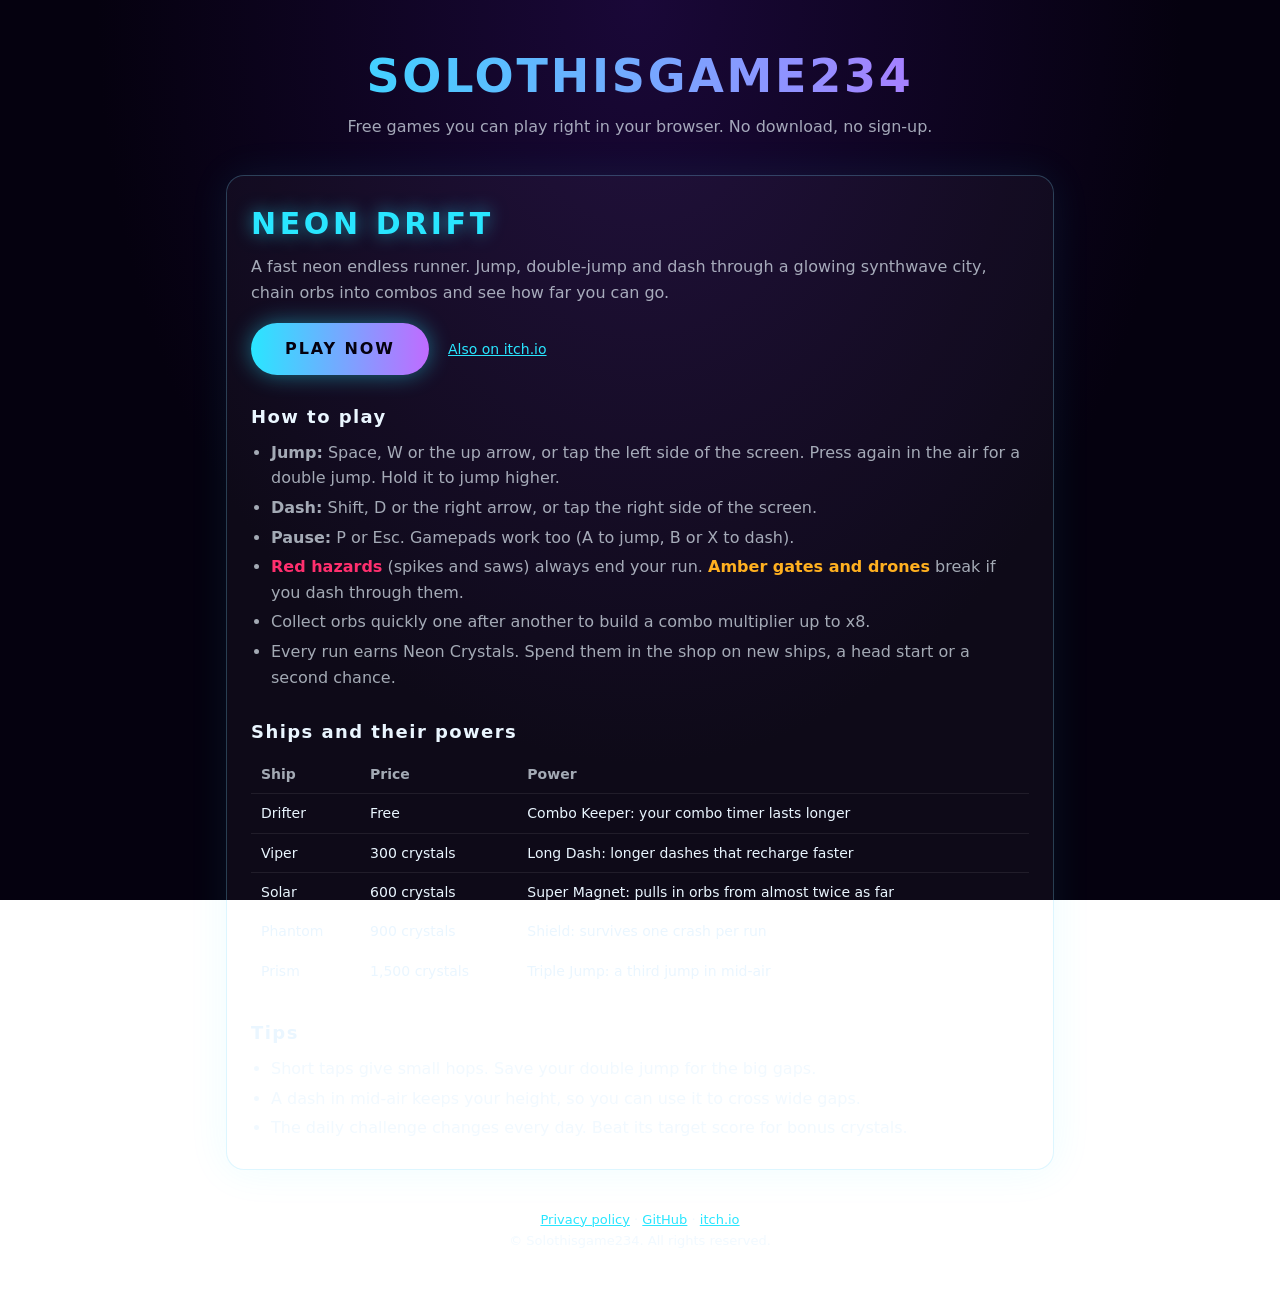
==== index.html @ 37c04d3b "Home page, privacy policy and ads.txt" ====
<!DOCTYPE html>
<html lang="en">
<head>
<meta charset="utf-8">
<meta name="viewport" content="width=device-width,initial-scale=1">
<meta name="description" content="Free browser games by Solothisgame234. Play Neon Drift, a fast neon endless runner, right in your browser.">
<meta name="google-adsense-account" content="ca-pub-7962215647782479">
<title>Solothisgame234 Games</title>
<script async src="https://pagead2.googlesyndication.com/pagead/js/adsbygoogle.js?client=ca-pub-7962215647782479" crossorigin="anonymous"></script>
<style>
:root{--bg:#05010f;--panel:rgba(255,255,255,.04);--line:rgba(120,220,255,.25);--ink:#eaf6ff;--dim:rgba(234,246,255,.68);--c1:#29e6ff;--c2:#c06bff;--hot:#ff2f6e;--amb:#ffb020}
*{box-sizing:border-box;margin:0;padding:0}
body{background:radial-gradient(ellipse at top,#1a0838 0,var(--bg) 60%) fixed;color:var(--ink);font:16px/1.6 ui-rounded,"Segoe UI",system-ui,-apple-system,Roboto,sans-serif}
a{color:var(--c1)}
.wrap{max-width:860px;margin:0 auto;padding:40px 16px 56px}
header{text-align:center;margin-bottom:36px}
h1{font-size:clamp(30px,6vw,46px);letter-spacing:.06em;background:linear-gradient(90deg,var(--c1),var(--c2));-webkit-background-clip:text;background-clip:text;color:transparent}
header p{color:var(--dim)}
.game{border:1px solid var(--line);border-radius:18px;background:var(--panel);padding:24px;box-shadow:0 0 40px rgba(41,230,255,.08)}
.game h2{font-size:30px;letter-spacing:.12em;color:var(--c1);text-shadow:0 0 18px rgba(41,230,255,.6)}
.game .lead{margin:6px 0 18px;color:var(--dim)}
.play{display:inline-block;padding:13px 34px;border-radius:999px;background:linear-gradient(90deg,var(--c1),var(--c2));color:#05010f;font-weight:900;letter-spacing:.12em;text-decoration:none;box-shadow:0 0 22px rgba(41,230,255,.45)}
.alt{margin-left:14px;font-size:14px}
h3{margin:28px 0 8px;font-size:18px;letter-spacing:.08em}
ul{padding-left:20px;color:var(--dim)}
li{margin:4px 0}
table{width:100%;border-collapse:collapse;font-size:14px}
th,td{text-align:left;padding:8px 10px;border-bottom:1px solid rgba(255,255,255,.08)}
th{color:var(--dim);font-weight:600}
.red{color:var(--hot);font-weight:700}.amber{color:var(--amb);font-weight:700}
.scroll{overflow-x:auto}
footer{margin-top:40px;text-align:center;font-size:13px;color:var(--dim)}
</style>
</head>
<body>
<div class="wrap">
  <header>
    <h1>SOLOTHISGAME234</h1>
    <p>Free games you can play right in your browser. No download, no sign-up.</p>
  </header>

  <section class="game">
    <h2>NEON DRIFT</h2>
    <p class="lead">A fast neon endless runner. Jump, double-jump and dash through a glowing synthwave city, chain orbs into combos and see how far you can go.</p>
    <a class="play" href="/neon-drift/">PLAY NOW</a>
    <a class="alt" href="https://stgojo123.itch.io/neon-drift">Also on itch.io</a>

    <h3>How to play</h3>
    <ul>
      <li><b>Jump:</b> Space, W or the up arrow, or tap the left side of the screen. Press again in the air for a double jump. Hold it to jump higher.</li>
      <li><b>Dash:</b> Shift, D or the right arrow, or tap the right side of the screen.</li>
      <li><b>Pause:</b> P or Esc. Gamepads work too (A to jump, B or X to dash).</li>
      <li><span class="red">Red hazards</span> (spikes and saws) always end your run. <span class="amber">Amber gates and drones</span> break if you dash through them.</li>
      <li>Collect orbs quickly one after another to build a combo multiplier up to x8.</li>
      <li>Every run earns Neon Crystals. Spend them in the shop on new ships, a head start or a second chance.</li>
    </ul>

    <h3>Ships and their powers</h3>
    <div class="scroll">
      <table>
        <tr><th>Ship</th><th>Price</th><th>Power</th></tr>
        <tr><td>Drifter</td><td>Free</td><td>Combo Keeper: your combo timer lasts longer</td></tr>
        <tr><td>Viper</td><td>300 crystals</td><td>Long Dash: longer dashes that recharge faster</td></tr>
        <tr><td>Solar</td><td>600 crystals</td><td>Super Magnet: pulls in orbs from almost twice as far</td></tr>
        <tr><td>Phantom</td><td>900 crystals</td><td>Shield: survives one crash per run</td></tr>
        <tr><td>Prism</td><td>1,500 crystals</td><td>Triple Jump: a third jump in mid-air</td></tr>
      </table>
    </div>

    <h3>Tips</h3>
    <ul>
      <li>Short taps give small hops. Save your double jump for the big gaps.</li>
      <li>A dash in mid-air keeps your height, so you can use it to cross wide gaps.</li>
      <li>The daily challenge changes every day. Beat its target score for bonus crystals.</li>
    </ul>
  </section>

  <footer>
    <p><a href="/privacy.html">Privacy policy</a> · <a href="https://github.com/Solothisgame234">GitHub</a> · <a href="https://stgojo123.itch.io/neon-drift">itch.io</a></p>
    <p>© Solothisgame234. All rights reserved.</p>
  </footer>
</div>
</body>
</html>
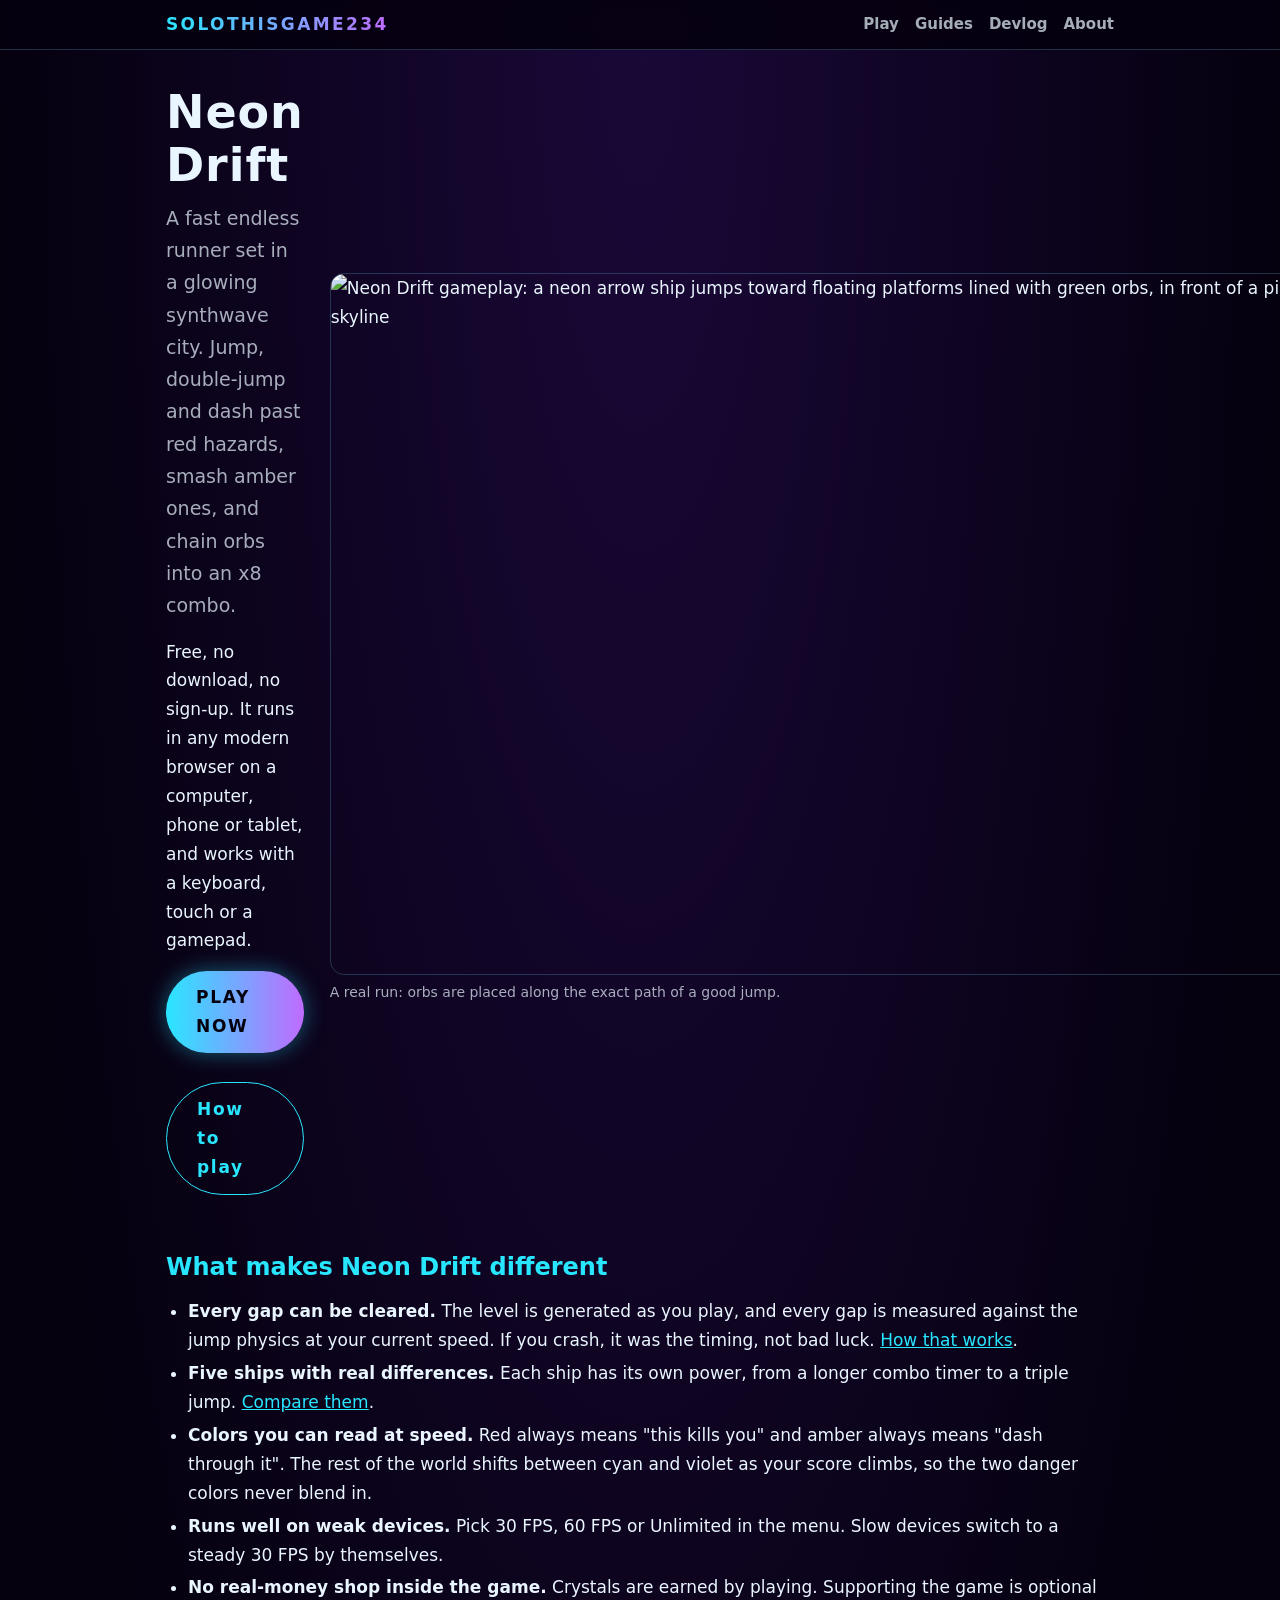
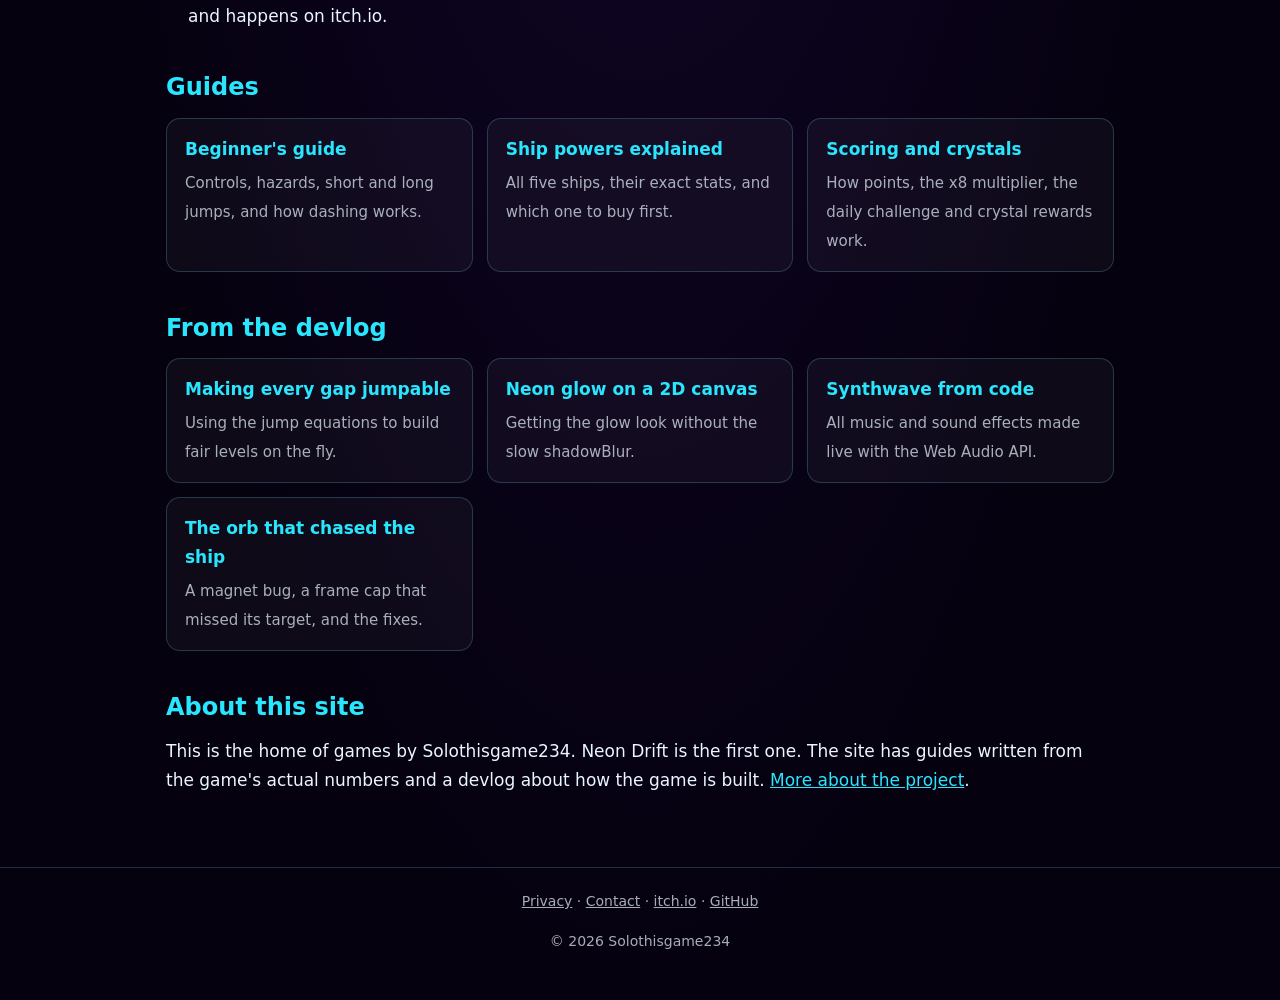
==== commit 713a16fb: "Site rebuild: navigation, guides, devlog, about, sitemap" ====
--- a/index.html
+++ b/index.html
@@ -3,82 +3,59 @@
 <head>
 <meta charset="utf-8">
 <meta name="viewport" content="width=device-width,initial-scale=1">
-<meta name="description" content="Free browser games by Solothisgame234. Play Neon Drift, a fast neon endless runner, right in your browser.">
+<title>Solothisgame234 Games: free neon browser games</title>
+<meta name="description" content="Free browser games by Solothisgame234. Play Neon Drift, a fast synthwave endless runner, and read guides and devlogs about how it was made.">
 <meta name="google-adsense-account" content="ca-pub-7962215647782479">
-<title>Solothisgame234 Games</title>
+<link rel="canonical" href="https://solothisgame234.github.io/">
+<meta property="og:title" content="Solothisgame234 Games">
+<meta property="og:description" content="Neon Drift: a fast synthwave endless runner you can play in your browser.">
+<meta property="og:image" content="https://solothisgame234.github.io/img/neon-drift-gameplay.jpg">
+<link rel="stylesheet" href="/style.css">
 <script async src="https://pagead2.googlesyndication.com/pagead/js/adsbygoogle.js?client=ca-pub-7962215647782479" crossorigin="anonymous"></script>
-<style>
-:root{--bg:#05010f;--panel:rgba(255,255,255,.04);--line:rgba(120,220,255,.25);--ink:#eaf6ff;--dim:rgba(234,246,255,.68);--c1:#29e6ff;--c2:#c06bff;--hot:#ff2f6e;--amb:#ffb020}
-*{box-sizing:border-box;margin:0;padding:0}
-body{background:radial-gradient(ellipse at top,#1a0838 0,var(--bg) 60%) fixed;color:var(--ink);font:16px/1.6 ui-rounded,"Segoe UI",system-ui,-apple-system,Roboto,sans-serif}
-a{color:var(--c1)}
-.wrap{max-width:860px;margin:0 auto;padding:40px 16px 56px}
-header{text-align:center;margin-bottom:36px}
-h1{font-size:clamp(30px,6vw,46px);letter-spacing:.06em;background:linear-gradient(90deg,var(--c1),var(--c2));-webkit-background-clip:text;background-clip:text;color:transparent}
-header p{color:var(--dim)}
-.game{border:1px solid var(--line);border-radius:18px;background:var(--panel);padding:24px;box-shadow:0 0 40px rgba(41,230,255,.08)}
-.game h2{font-size:30px;letter-spacing:.12em;color:var(--c1);text-shadow:0 0 18px rgba(41,230,255,.6)}
-.game .lead{margin:6px 0 18px;color:var(--dim)}
-.play{display:inline-block;padding:13px 34px;border-radius:999px;background:linear-gradient(90deg,var(--c1),var(--c2));color:#05010f;font-weight:900;letter-spacing:.12em;text-decoration:none;box-shadow:0 0 22px rgba(41,230,255,.45)}
-.alt{margin-left:14px;font-size:14px}
-h3{margin:28px 0 8px;font-size:18px;letter-spacing:.08em}
-ul{padding-left:20px;color:var(--dim)}
-li{margin:4px 0}
-table{width:100%;border-collapse:collapse;font-size:14px}
-th,td{text-align:left;padding:8px 10px;border-bottom:1px solid rgba(255,255,255,.08)}
-th{color:var(--dim);font-weight:600}
-.red{color:var(--hot);font-weight:700}.amber{color:var(--amb);font-weight:700}
-.scroll{overflow-x:auto}
-footer{margin-top:40px;text-align:center;font-size:13px;color:var(--dim)}
-</style>
 </head>
 <body>
-<div class="wrap">
-  <header>
-    <h1>SOLOTHISGAME234</h1>
-    <p>Free games you can play right in your browser. No download, no sign-up.</p>
-  </header>
-
-  <section class="game">
-    <h2>NEON DRIFT</h2>
-    <p class="lead">A fast neon endless runner. Jump, double-jump and dash through a glowing synthwave city, chain orbs into combos and see how far you can go.</p>
-    <a class="play" href="/neon-drift/">PLAY NOW</a>
-    <a class="alt" href="https://stgojo123.itch.io/neon-drift">Also on itch.io</a>
-
-    <h3>How to play</h3>
-    <ul>
-      <li><b>Jump:</b> Space, W or the up arrow, or tap the left side of the screen. Press again in the air for a double jump. Hold it to jump higher.</li>
-      <li><b>Dash:</b> Shift, D or the right arrow, or tap the right side of the screen.</li>
-      <li><b>Pause:</b> P or Esc. Gamepads work too (A to jump, B or X to dash).</li>
-      <li><span class="red">Red hazards</span> (spikes and saws) always end your run. <span class="amber">Amber gates and drones</span> break if you dash through them.</li>
-      <li>Collect orbs quickly one after another to build a combo multiplier up to x8.</li>
-      <li>Every run earns Neon Crystals. Spend them in the shop on new ships, a head start or a second chance.</li>
-    </ul>
-
-    <h3>Ships and their powers</h3>
-    <div class="scroll">
-      <table>
-        <tr><th>Ship</th><th>Price</th><th>Power</th></tr>
-        <tr><td>Drifter</td><td>Free</td><td>Combo Keeper: your combo timer lasts longer</td></tr>
-        <tr><td>Viper</td><td>300 crystals</td><td>Long Dash: longer dashes that recharge faster</td></tr>
-        <tr><td>Solar</td><td>600 crystals</td><td>Super Magnet: pulls in orbs from almost twice as far</td></tr>
-        <tr><td>Phantom</td><td>900 crystals</td><td>Shield: survives one crash per run</td></tr>
-        <tr><td>Prism</td><td>1,500 crystals</td><td>Triple Jump: a third jump in mid-air</td></tr>
-      </table>
+<header class="top"><div class="in"><a class="brand" href="/">SOLOTHISGAME234</a><nav><a href="/games/neon-drift.html">Play</a><a href="/guides.html">Guides</a><a href="/devlog/">Devlog</a><a href="/about.html">About</a></nav></div></header>
+<main>
+  <section class="hero">
+    <div>
+      <h1>Neon Drift</h1>
+      <p class="lead">A fast endless runner set in a glowing synthwave city. Jump, double-jump and dash past red hazards, smash amber ones, and chain orbs into an x8 combo.</p>
+      <p>Free, no download, no sign-up. It runs in any modern browser on a computer, phone or tablet, and works with a keyboard, touch or a gamepad.</p>
+      <p><a class="btn" href="/games/neon-drift.html">PLAY NOW</a> &nbsp; <a class="btn ghost" href="/guides/beginners-guide.html">How to play</a></p>
     </div>
-
-    <h3>Tips</h3>
-    <ul>
-      <li>Short taps give small hops. Save your double jump for the big gaps.</li>
-      <li>A dash in mid-air keeps your height, so you can use it to cross wide gaps.</li>
-      <li>The daily challenge changes every day. Beat its target score for bonus crystals.</li>
-    </ul>
+    <figure>
+      <img src="/img/neon-drift-gameplay.jpg" width="1200" height="701" alt="Neon Drift gameplay: a neon arrow ship jumps toward floating platforms lined with green orbs, in front of a pink synthwave sun and city skyline">
+      <figcaption>A real run: orbs are placed along the exact path of a good jump.</figcaption>
+    </figure>
   </section>
 
-  <footer>
-    <p><a href="/privacy.html">Privacy policy</a> · <a href="https://github.com/Solothisgame234">GitHub</a> · <a href="https://stgojo123.itch.io/neon-drift">itch.io</a></p>
-    <p>© Solothisgame234. All rights reserved.</p>
-  </footer>
-</div>
+  <h2>What makes Neon Drift different</h2>
+  <ul>
+    <li><b>Every gap can be cleared.</b> The level is generated as you play, and every gap is measured against the jump physics at your current speed. If you crash, it was the timing, not bad luck. <a href="/devlog/every-gap-is-jumpable.html">How that works</a>.</li>
+    <li><b>Five ships with real differences.</b> Each ship has its own power, from a longer combo timer to a triple jump. <a href="/guides/ship-powers.html">Compare them</a>.</li>
+    <li><b>Colors you can read at speed.</b> Red always means "this kills you" and amber always means "dash through it". The rest of the world shifts between cyan and violet as your score climbs, so the two danger colors never blend in.</li>
+    <li><b>Runs well on weak devices.</b> Pick 30 FPS, 60 FPS or Unlimited in the menu. Slow devices switch to a steady 30 FPS by themselves.</li>
+    <li><b>No real-money shop inside the game.</b> Crystals are earned by playing. Supporting the game is optional and happens on itch.io.</li>
+  </ul>
+
+  <h2>Guides</h2>
+  <div class="cards">
+    <a class="card" href="/guides/beginners-guide.html"><b>Beginner's guide</b><span>Controls, hazards, short and long jumps, and how dashing works.</span></a>
+    <a class="card" href="/guides/ship-powers.html"><b>Ship powers explained</b><span>All five ships, their exact stats, and which one to buy first.</span></a>
+    <a class="card" href="/guides/scoring-and-crystals.html"><b>Scoring and crystals</b><span>How points, the x8 multiplier, the daily challenge and crystal rewards work.</span></a>
+  </div>
+
+  <h2>From the devlog</h2>
+  <div class="cards">
+    <a class="card" href="/devlog/every-gap-is-jumpable.html"><b>Making every gap jumpable</b><span>Using the jump equations to build fair levels on the fly.</span></a>
+    <a class="card" href="/devlog/neon-glow-on-canvas.html"><b>Neon glow on a 2D canvas</b><span>Getting the glow look without the slow shadowBlur.</span></a>
+    <a class="card" href="/devlog/synthwave-with-web-audio.html"><b>Synthwave from code</b><span>All music and sound effects made live with the Web Audio API.</span></a>
+    <a class="card" href="/devlog/frame-rate-and-the-chasing-orb.html"><b>The orb that chased the ship</b><span>A magnet bug, a frame cap that missed its target, and the fixes.</span></a>
+  </div>
+
+  <h2>About this site</h2>
+  <p>This is the home of games by Solothisgame234. Neon Drift is the first one. The site has guides written from the game's actual numbers and a devlog about how the game is built. <a href="/about.html">More about the project</a>.</p>
+</main>
+<footer><p><a href="/privacy.html">Privacy</a> · <a href="/about.html#contact">Contact</a> · <a href="https://stgojo123.itch.io/neon-drift">itch.io</a> · <a href="https://github.com/Solothisgame234">GitHub</a></p><p>© 2026 Solothisgame234</p></footer>
 </body>
 </html>
--- a/style.css
+++ b/style.css
@@ -0,0 +1,62 @@
+/* Shared styles for solothisgame234.github.io */
+:root{--bg:#05010f;--panel:rgba(255,255,255,.04);--line:rgba(120,220,255,.22);--ink:#eaf6ff;--dim:rgba(234,246,255,.7);--c1:#29e6ff;--c2:#c06bff;--hot:#ff2f6e;--amb:#ffb020}
+*{box-sizing:border-box;margin:0;padding:0}
+html{scroll-behavior:smooth}
+body{background:radial-gradient(ellipse at top,#1a0838 0,var(--bg) 640px) no-repeat,var(--bg);color:var(--ink);font:17px/1.7 ui-rounded,"Segoe UI",system-ui,-apple-system,Roboto,sans-serif}
+a{color:var(--c1)}
+a:hover{color:#8ff3ff}
+img{max-width:100%;height:auto;display:block}
+
+/* Header and navigation */
+.top{position:sticky;top:0;z-index:10;background:rgba(5,1,15,.88);backdrop-filter:blur(8px);border-bottom:1px solid var(--line)}
+.top .in{max-width:980px;margin:0 auto;padding:10px 16px;display:flex;align-items:center;gap:8px 18px;flex-wrap:wrap}
+.brand{font-weight:900;letter-spacing:.14em;text-decoration:none;background:linear-gradient(90deg,var(--c1),var(--c2));-webkit-background-clip:text;background-clip:text;color:transparent}
+nav{display:flex;gap:4px 16px;flex-wrap:wrap;margin-left:auto}
+nav a{color:var(--dim);text-decoration:none;font-weight:700;font-size:15px}
+nav a:hover,nav a[aria-current]{color:var(--c1)}
+
+/* Layout */
+main{max-width:980px;margin:0 auto;padding:36px 16px 56px}
+main.read{max-width:760px}
+h1{font-size:clamp(30px,6vw,46px);line-height:1.15;letter-spacing:.02em;margin-bottom:10px}
+h2{font-size:24px;margin:36px 0 10px;color:var(--c1)}
+h3{font-size:19px;margin:24px 0 6px}
+p,ul,ol,table,pre,.box{margin:0 0 16px}
+ul,ol{padding-left:22px}
+li{margin:4px 0}
+.lead{font-size:19px;color:var(--dim)}
+.meta{font-size:14px;color:var(--dim);margin-bottom:22px}
+.crumb{font-size:14px;margin-bottom:12px;color:var(--dim)}
+.crumb a{color:var(--dim)}
+code{font:15px ui-monospace,Consolas,monospace;background:rgba(255,255,255,.07);padding:1px 5px;border-radius:5px}
+pre{background:rgba(255,255,255,.05);border:1px solid var(--line);border-radius:12px;padding:14px;overflow-x:auto}
+pre code{background:none;padding:0}
+table{width:100%;border-collapse:collapse;font-size:15px}
+th,td{text-align:left;padding:8px 10px;border-bottom:1px solid rgba(255,255,255,.09);vertical-align:top}
+th{color:var(--dim);font-weight:700}
+.scroll{overflow-x:auto}
+.red{color:var(--hot);font-weight:700}.amber{color:var(--amb);font-weight:700}
+.box{border:1px solid var(--line);border-radius:14px;background:var(--panel);padding:16px 18px}
+.box p:last-child{margin-bottom:0}
+
+/* Buttons and cards */
+.btn{display:inline-block;padding:12px 30px;border-radius:999px;background:linear-gradient(90deg,var(--c1),var(--c2));color:#05010f;font-weight:900;letter-spacing:.1em;text-decoration:none;box-shadow:0 0 22px rgba(41,230,255,.4)}
+.btn:hover{color:#05010f;filter:brightness(1.1)}
+.btn.ghost{background:none;color:var(--c1);border:1px solid var(--c1);box-shadow:none}
+.cards{display:grid;grid-template-columns:repeat(auto-fill,minmax(260px,1fr));gap:14px;margin:0 0 16px}
+.card{display:block;border:1px solid var(--line);border-radius:14px;background:var(--panel);padding:16px 18px;text-decoration:none;color:var(--ink)}
+.card:hover{border-color:var(--c1);color:var(--ink)}
+.card b{display:block;color:var(--c1);margin-bottom:4px}
+.card span{font-size:15px;color:var(--dim)}
+
+/* Hero and game frame */
+.hero{display:grid;grid-template-columns:1.1fr 1fr;gap:26px;align-items:center;margin-bottom:12px}
+.hero img{border-radius:14px;border:1px solid var(--line)}
+@media (max-width:760px){.hero{grid-template-columns:1fr}}
+.frame{position:relative;width:100%;aspect-ratio:3/2;border:1px solid var(--line);border-radius:14px;overflow:hidden;background:#000;margin:0 0 10px}
+.frame iframe{position:absolute;inset:0;width:100%;height:100%;border:0}
+figure{margin:0 0 18px}
+figcaption{font-size:14px;color:var(--dim);margin-top:6px}
+
+footer{border-top:1px solid var(--line);text-align:center;font-size:14px;color:var(--dim);padding:22px 16px 30px}
+footer a{color:var(--dim)}
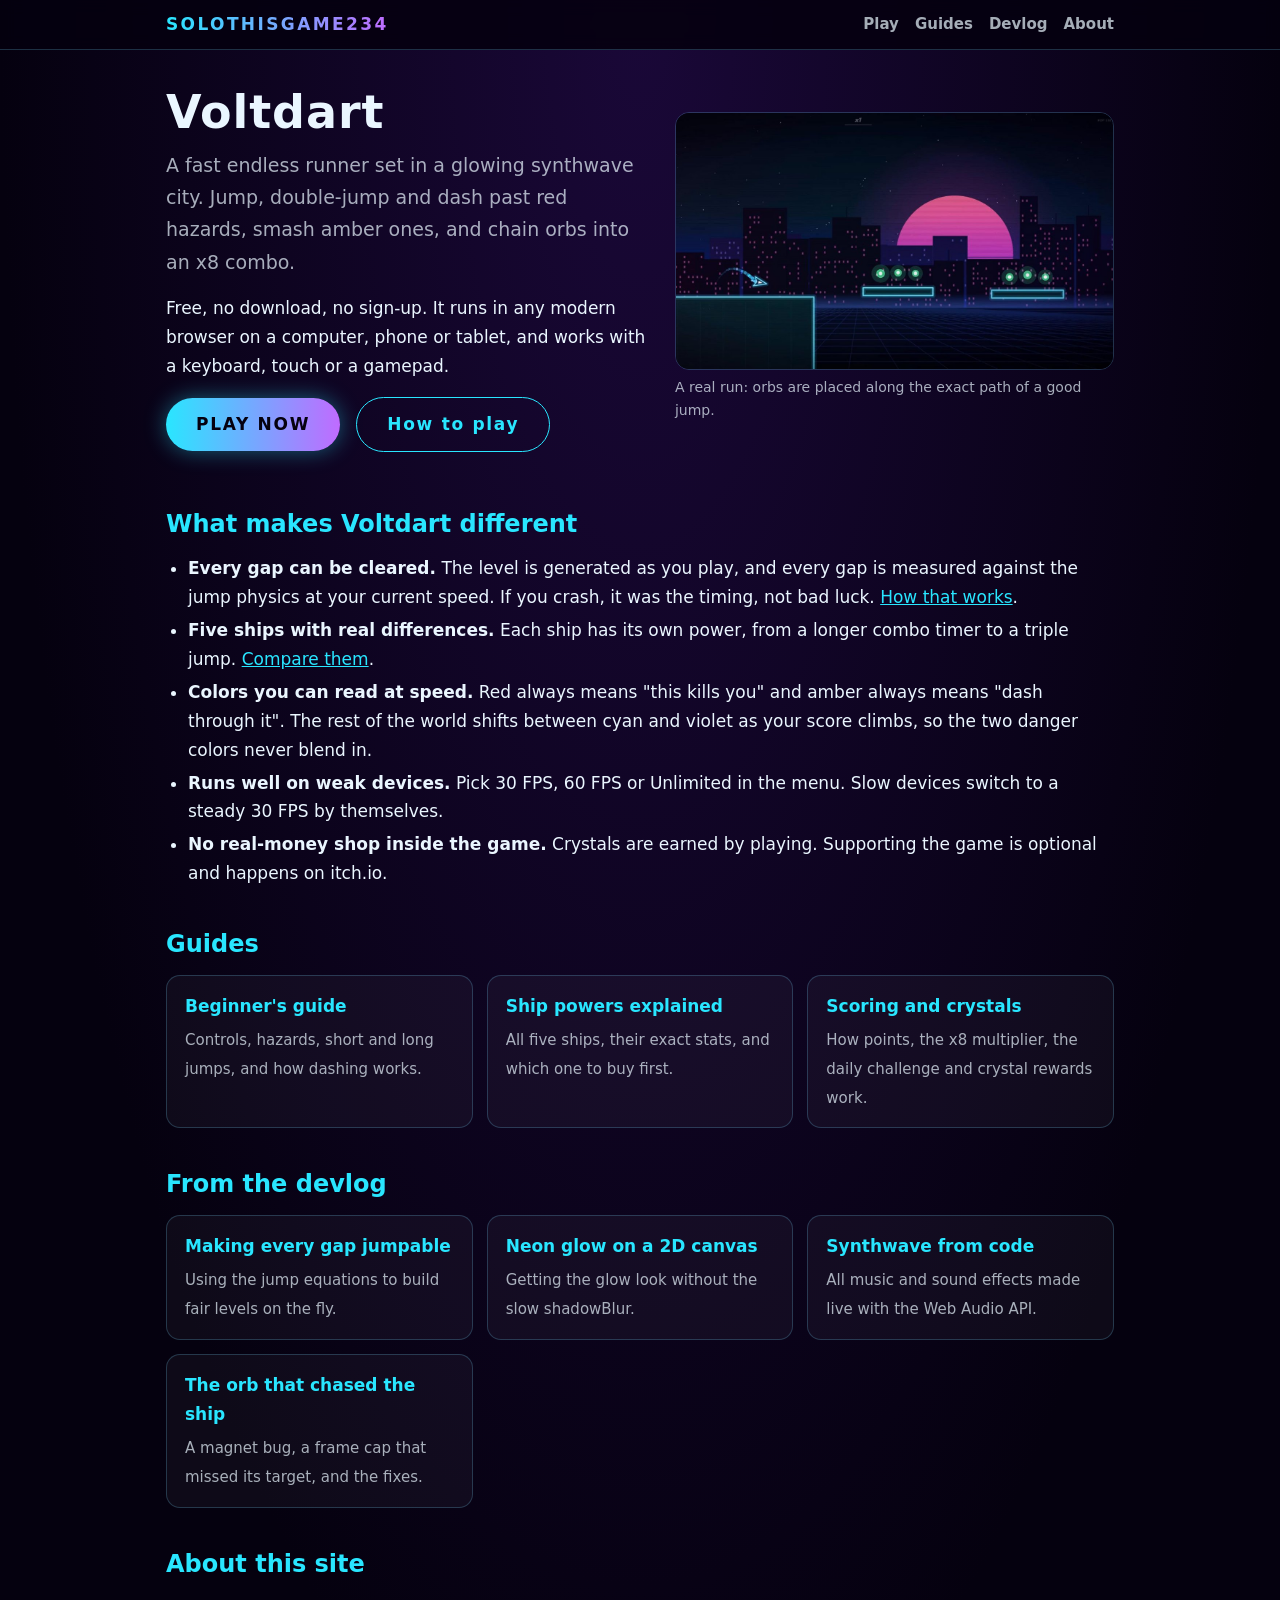
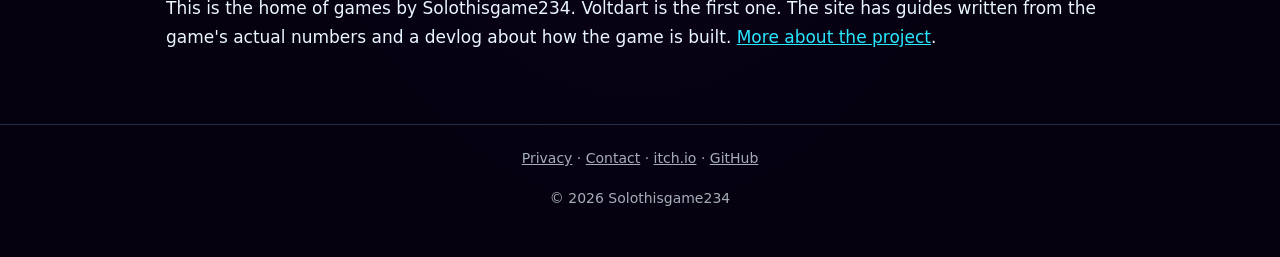
==== commit 4721da1a: "Rename Neon Drift to Voltdart on the main pages and sitemap" ====
--- a/index.html
+++ b/index.html
@@ -4,32 +4,32 @@
 <meta charset="utf-8">
 <meta name="viewport" content="width=device-width,initial-scale=1">
 <title>Solothisgame234 Games: free neon browser games</title>
-<meta name="description" content="Free browser games by Solothisgame234. Play Neon Drift, a fast synthwave endless runner, and read guides and devlogs about how it was made.">
+<meta name="description" content="Free browser games by Solothisgame234. Play Voltdart, a fast synthwave endless runner, and read guides and devlogs about how it was made.">
 <meta name="google-adsense-account" content="ca-pub-7962215647782479">
 <link rel="canonical" href="https://solothisgame234.github.io/">
 <meta property="og:title" content="Solothisgame234 Games">
-<meta property="og:description" content="Neon Drift: a fast synthwave endless runner you can play in your browser.">
-<meta property="og:image" content="https://solothisgame234.github.io/img/neon-drift-gameplay.jpg">
+<meta property="og:description" content="Voltdart: a fast synthwave endless runner you can play in your browser.">
+<meta property="og:image" content="https://solothisgame234.github.io/img/voltdart-gameplay.jpg">
 <link rel="stylesheet" href="/style.css">
 <script async src="https://pagead2.googlesyndication.com/pagead/js/adsbygoogle.js?client=ca-pub-7962215647782479" crossorigin="anonymous"></script>
 </head>
 <body>
-<header class="top"><div class="in"><a class="brand" href="/">SOLOTHISGAME234</a><nav><a href="/games/neon-drift.html">Play</a><a href="/guides.html">Guides</a><a href="/devlog/">Devlog</a><a href="/about.html">About</a></nav></div></header>
+<header class="top"><div class="in"><a class="brand" href="/">SOLOTHISGAME234</a><nav><a href="/games/voltdart.html">Play</a><a href="/guides.html">Guides</a><a href="/devlog/">Devlog</a><a href="/about.html">About</a></nav></div></header>
 <main>
   <section class="hero">
     <div>
-      <h1>Neon Drift</h1>
+      <h1>Voltdart</h1>
       <p class="lead">A fast endless runner set in a glowing synthwave city. Jump, double-jump and dash past red hazards, smash amber ones, and chain orbs into an x8 combo.</p>
       <p>Free, no download, no sign-up. It runs in any modern browser on a computer, phone or tablet, and works with a keyboard, touch or a gamepad.</p>
-      <p><a class="btn" href="/games/neon-drift.html">PLAY NOW</a> &nbsp; <a class="btn ghost" href="/guides/beginners-guide.html">How to play</a></p>
+      <p><a class="btn" href="/games/voltdart.html">PLAY NOW</a> &nbsp; <a class="btn ghost" href="/guides/beginners-guide.html">How to play</a></p>
     </div>
     <figure>
-      <img src="/img/neon-drift-gameplay.jpg" width="1200" height="701" alt="Neon Drift gameplay: a neon arrow ship jumps toward floating platforms lined with green orbs, in front of a pink synthwave sun and city skyline">
+      <img src="/img/voltdart-gameplay.jpg" width="1200" height="701" alt="Voltdart gameplay: a neon arrow ship jumps toward floating platforms lined with green orbs, in front of a pink synthwave sun and city skyline">
       <figcaption>A real run: orbs are placed along the exact path of a good jump.</figcaption>
     </figure>
   </section>
 
-  <h2>What makes Neon Drift different</h2>
+  <h2>What makes Voltdart different</h2>
   <ul>
     <li><b>Every gap can be cleared.</b> The level is generated as you play, and every gap is measured against the jump physics at your current speed. If you crash, it was the timing, not bad luck. <a href="/devlog/every-gap-is-jumpable.html">How that works</a>.</li>
     <li><b>Five ships with real differences.</b> Each ship has its own power, from a longer combo timer to a triple jump. <a href="/guides/ship-powers.html">Compare them</a>.</li>
@@ -54,8 +54,8 @@
   </div>
 
   <h2>About this site</h2>
-  <p>This is the home of games by Solothisgame234. Neon Drift is the first one. The site has guides written from the game's actual numbers and a devlog about how the game is built. <a href="/about.html">More about the project</a>.</p>
+  <p>This is the home of games by Solothisgame234. Voltdart is the first one. The site has guides written from the game's actual numbers and a devlog about how the game is built. <a href="/about.html">More about the project</a>.</p>
 </main>
-<footer><p><a href="/privacy.html">Privacy</a> · <a href="/about.html#contact">Contact</a> · <a href="https://stgojo123.itch.io/neon-drift">itch.io</a> · <a href="https://github.com/Solothisgame234">GitHub</a></p><p>© 2026 Solothisgame234</p></footer>
+<footer><p><a href="/privacy.html">Privacy</a> · <a href="/about.html#contact">Contact</a> · <a href="https://stgojo123.itch.io/voltdart">itch.io</a> · <a href="https://github.com/Solothisgame234">GitHub</a></p><p>© 2026 Solothisgame234</p></footer>
 </body>
 </html>
